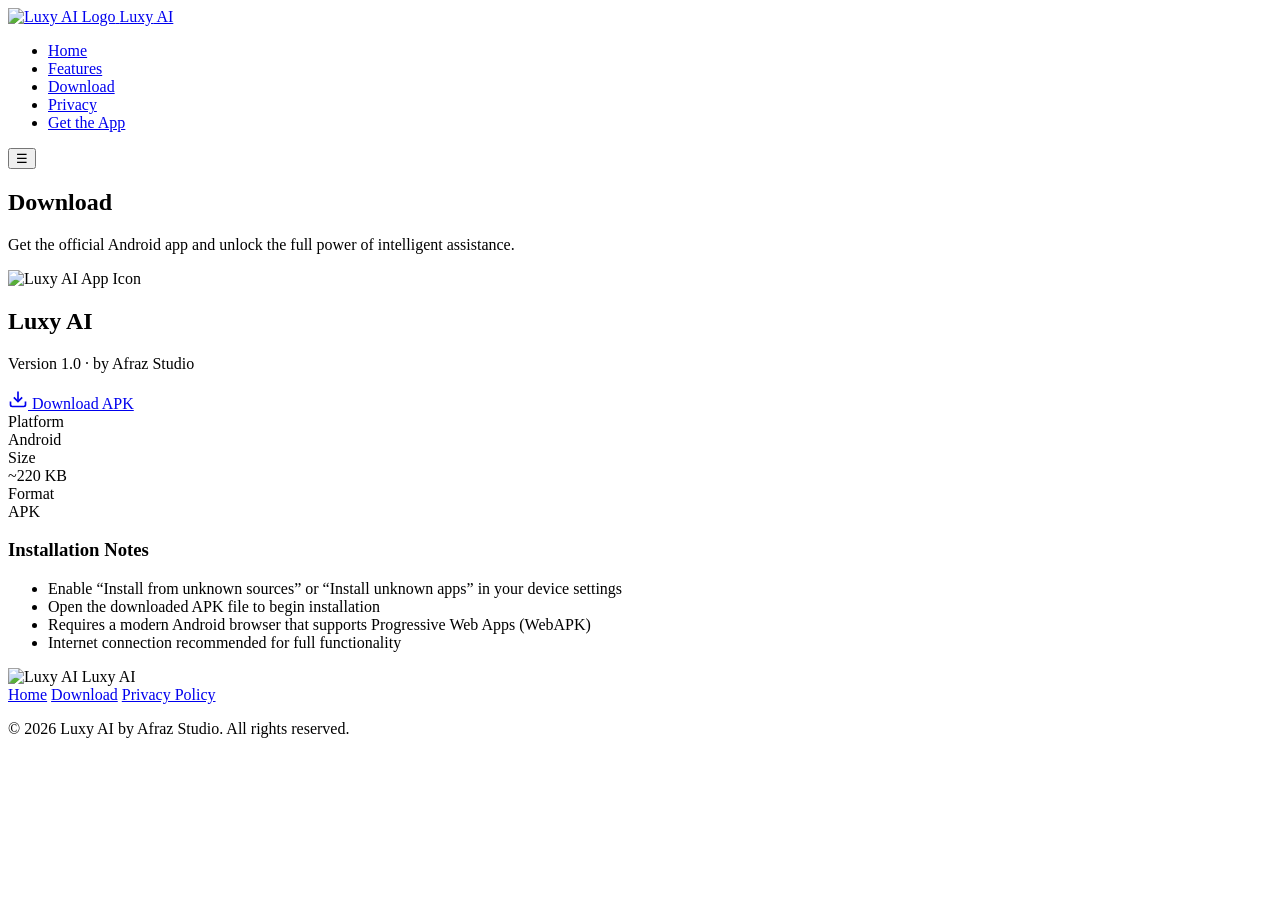
==== download.html @ 35d4bc43 "Add files via upload" ====
<!DOCTYPE html>
<html lang="en">
<head>
  <meta charset="UTF-8">
  <meta name="viewport" content="width=device-width, initial-scale=1.0">
  <meta name="description" content="Download Luxy AI by Afraz Studio — the official Android app.">
  <meta name="theme-color" content="#0a0614">
  <title>Download Luxy AI — Afraz Studio</title>
  <link rel="icon" type="image/png" href="images/logo-64.png">
  <link rel="stylesheet" href="css/style.css">
</head>
<body>
  <div class="bg-glow"></div>

  <!-- Navigation -->
  <nav class="navbar">
    <div class="nav-container">
      <a href="index.html" class="logo-link">
        <img src="images/logo-64.png" alt="Luxy AI Logo">
        <span class="logo-text"><span>Luxy</span> AI</span>
      </a>
      <ul class="nav-links" id="navLinks">
        <li><a href="index.html">Home</a></li>
        <li><a href="index.html#features">Features</a></li>
        <li><a href="download.html" class="active">Download</a></li>
        <li><a href="privacy.html">Privacy</a></li>
        <li><a href="download.html" class="nav-cta">Get the App</a></li>
      </ul>
      <button class="mobile-menu-btn" id="menuBtn" aria-label="Menu">☰</button>
    </div>
  </nav>

  <!-- Page Hero -->
  <section class="page-hero">
    <h1>Download <span style="background: var(--gradient); -webkit-background-clip: text; -webkit-text-fill-color: transparent;">Luxy AI</span></h1>
    <p>Get the official Android app and unlock the full power of intelligent assistance.</p>
  </section>

  <!-- Download Card -->
  <section class="download-section">
    <div class="download-card">
      <img src="images/logo-256.png" alt="Luxy AI App Icon">
      <h2>Luxy AI</h2>
      <p class="version">Version 1.0 · by Afraz Studio</p>
      
      <a href="download/Luxy-AI.apk" class="btn btn-primary" download="Luxy-AI.apk">
        <svg width="20" height="20" viewBox="0 0 24 24" fill="none" stroke="currentColor" stroke-width="2"><path d="M21 15v4a2 2 0 0 1-2 2H5a2 2 0 0 1-2-2v-4"/><polyline points="7 10 12 15 17 10"/><line x1="12" y1="15" x2="12" y2="3"/></svg>
        Download APK
      </a>

      <div class="download-info">
        <div>
          <div class="label">Platform</div>
          <div class="value">Android</div>
        </div>
        <div>
          <div class="label">Size</div>
          <div class="value">~220 KB</div>
        </div>
        <div>
          <div class="label">Format</div>
          <div class="value">APK</div>
        </div>
      </div>

      <div class="requirements">
        <h3>Installation Notes</h3>
        <ul>
          <li>Enable “Install from unknown sources” or “Install unknown apps” in your device settings</li>
          <li>Open the downloaded APK file to begin installation</li>
          <li>Requires a modern Android browser that supports Progressive Web Apps (WebAPK)</li>
          <li>Internet connection recommended for full functionality</li>
        </ul>
      </div>
    </div>
  </section>

  <!-- Footer -->
  <footer class="footer">
    <div class="footer-logo">
      <img src="images/logo-64.png" alt="Luxy AI">
      <span class="logo-text"><span>Luxy</span> AI</span>
    </div>
    <div class="footer-links">
      <a href="index.html">Home</a>
      <a href="download.html">Download</a>
      <a href="privacy.html">Privacy Policy</a>
    </div>
    <p class="footer-copy">© 2026 Luxy AI by Afraz Studio. All rights reserved.</p>
  </footer>

  <script src="js/main.js"></script>
</body>
</html>
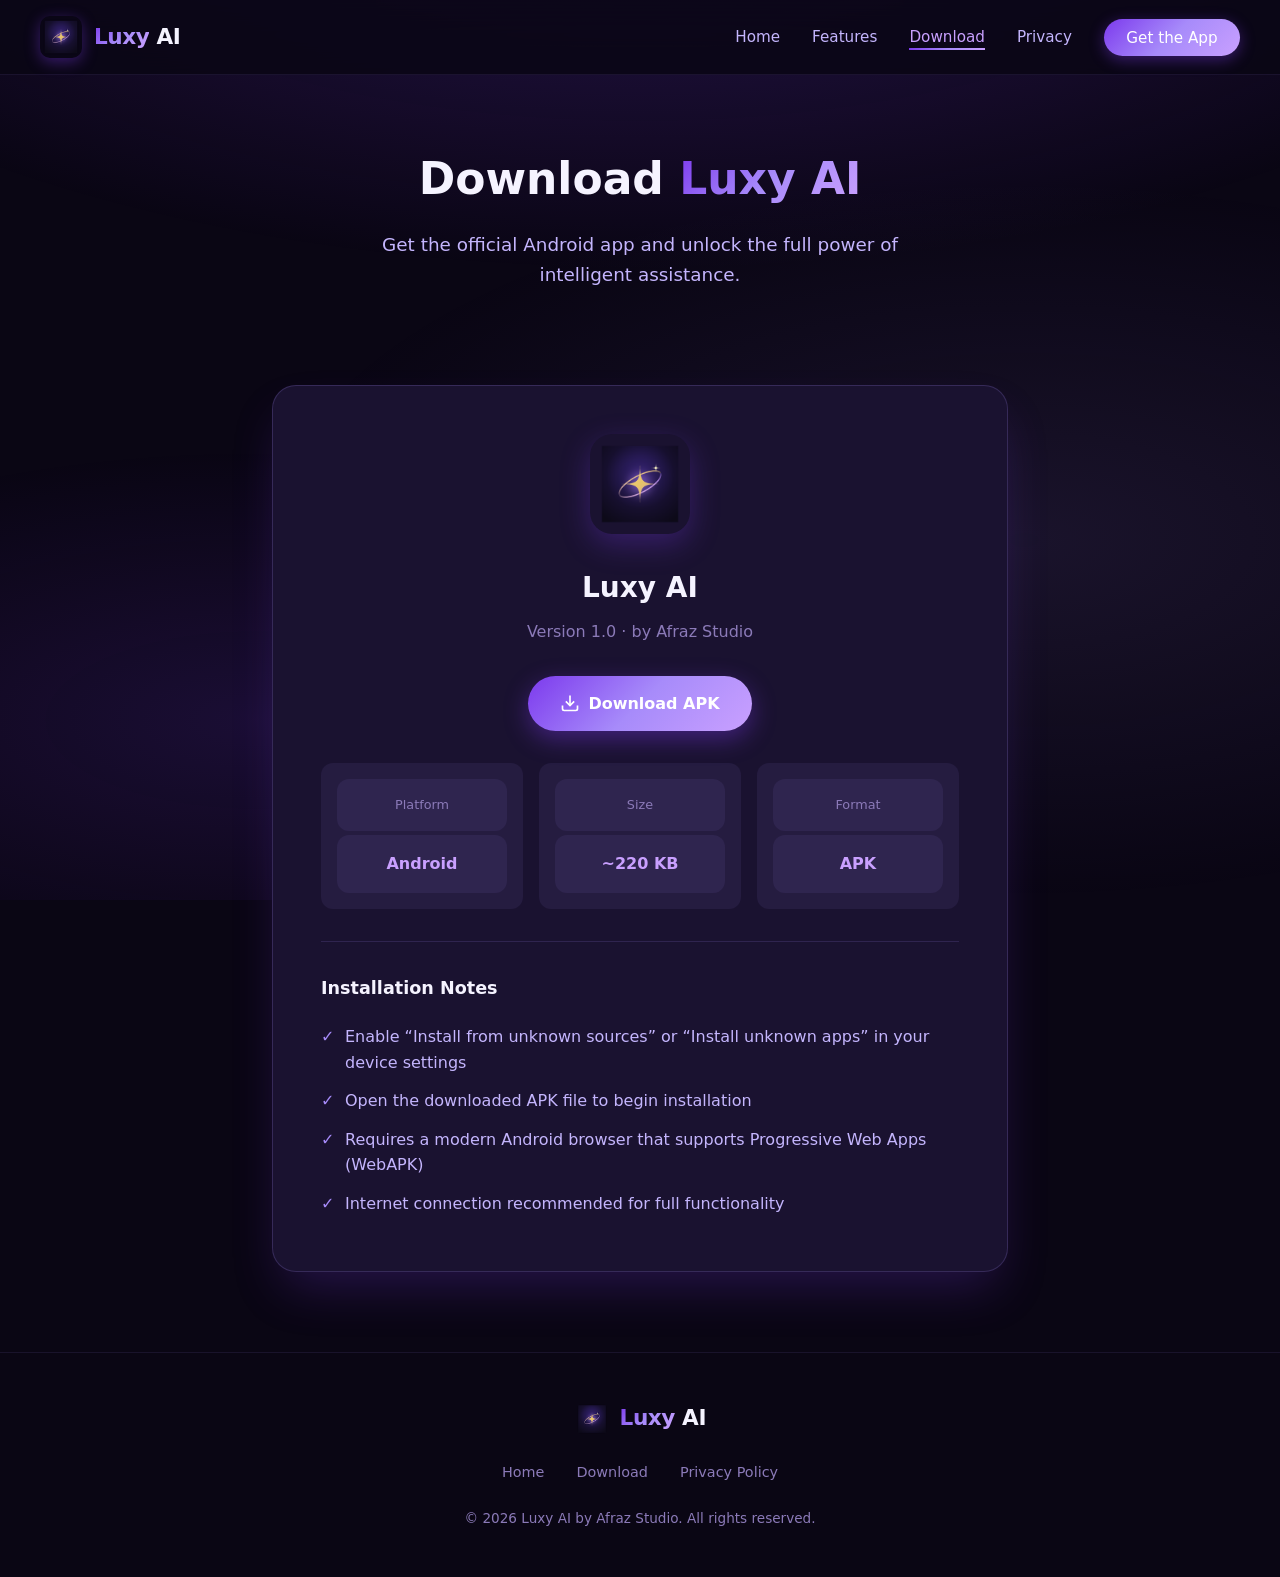
==== commit c8e6cf5c: "Add files via upload" ====
--- a/download.html
+++ b/download.html
@@ -6,17 +6,724 @@
   <meta name="description" content="Download Luxy AI by Afraz Studio — the official Android app.">
   <meta name="theme-color" content="#0a0614">
   <title>Download Luxy AI — Afraz Studio</title>
-  <link rel="icon" type="image/png" href="images/logo-64.png">
-  <link rel="stylesheet" href="css/style.css">
+  <link rel="icon" type="image/png" href="[data-uri]">
+  <style>
+/* Luxy AI by Afraz Studio - Premium Website Styles */
+:root {
+  --bg-primary: #0a0614;
+  --bg-secondary: #120b24;
+  --bg-card: #1a1230;
+  --accent: #a78bfa;
+  --accent-light: #c9a0ff;
+  --accent-dark: #7c3aed;
+  --text-primary: #f5f3ff;
+  --text-secondary: #c4b5fd;
+  --text-muted: #8b7ab8;
+  --gold: #f0c674;
+  --gradient: linear-gradient(135deg, #7c3aed 0%, #a78bfa 50%, #c9a0ff 100%);
+  --gradient-dark: linear-gradient(180deg, #0a0614 0%, #1a1230 100%);
+  --shadow: 0 25px 50px -12px rgba(124, 58, 237, 0.25);
+  --radius: 16px;
+  --transition: all 0.3s cubic-bezier(0.4, 0, 0.2, 1);
+}
+
+* {
+  margin: 0;
+  padding: 0;
+  box-sizing: border-box;
+}
+
+html {
+  scroll-behavior: smooth;
+}
+
+body {
+  font-family: 'Segoe UI', system-ui, -apple-system, BlinkMacSystemFont, 'Roboto', sans-serif;
+  background: var(--bg-primary);
+  color: var(--text-primary);
+  line-height: 1.6;
+  min-height: 100vh;
+  overflow-x: hidden;
+}
+
+/* Background Effects */
+.bg-glow {
+  position: fixed;
+  top: 0;
+  left: 0;
+  width: 100%;
+  height: 100%;
+  pointer-events: none;
+  z-index: 0;
+  background: 
+    radial-gradient(ellipse 80% 50% at 50% -20%, rgba(124, 58, 237, 0.3), transparent),
+    radial-gradient(ellipse 60% 40% at 80% 60%, rgba(167, 139, 250, 0.1), transparent),
+    radial-gradient(ellipse 50% 30% at 20% 80%, rgba(124, 58, 237, 0.15), transparent);
+}
+
+/* Navigation */
+.navbar {
+  position: fixed;
+  top: 0;
+  left: 0;
+  right: 0;
+  z-index: 1000;
+  padding: 1rem 2rem;
+  background: rgba(10, 6, 20, 0.85);
+  backdrop-filter: blur(20px);
+  border-bottom: 1px solid rgba(167, 139, 250, 0.1);
+  transition: var(--transition);
+}
+
+.nav-container {
+  max-width: 1200px;
+  margin: 0 auto;
+  display: flex;
+  align-items: center;
+  justify-content: space-between;
+}
+
+.logo-link {
+  display: flex;
+  align-items: center;
+  gap: 0.75rem;
+  text-decoration: none;
+  color: var(--text-primary);
+}
+
+.logo-link img {
+  width: 42px;
+  height: 42px;
+  border-radius: 10px;
+  box-shadow: 0 4px 15px rgba(124, 58, 237, 0.4);
+}
+
+.logo-text {
+  font-size: 1.35rem;
+  font-weight: 700;
+  letter-spacing: -0.02em;
+}
+
+.logo-text span {
+  background: var(--gradient);
+  -webkit-background-clip: text;
+  -webkit-text-fill-color: transparent;
+  background-clip: text;
+}
+
+.nav-links {
+  display: flex;
+  gap: 2rem;
+  list-style: none;
+}
+
+.nav-links a {
+  color: var(--text-secondary);
+  text-decoration: none;
+  font-weight: 500;
+  font-size: 0.95rem;
+  transition: var(--transition);
+  position: relative;
+}
+
+.nav-links a:hover,
+.nav-links a.active {
+  color: var(--accent-light);
+}
+
+.nav-links a::after {
+  content: '';
+  position: absolute;
+  bottom: -4px;
+  left: 0;
+  width: 0;
+  height: 2px;
+  background: var(--gradient);
+  transition: width 0.3s ease;
+}
+
+.nav-links a:hover::after,
+.nav-links a.active::after {
+  width: 100%;
+}
+
+.nav-cta {
+  background: var(--gradient);
+  color: white !important;
+  padding: 0.6rem 1.4rem;
+  border-radius: 50px;
+  font-weight: 600;
+  box-shadow: 0 4px 15px rgba(124, 58, 237, 0.4);
+}
+
+.nav-cta::after {
+  display: none !important;
+}
+
+.nav-cta:hover {
+  transform: translateY(-2px);
+  box-shadow: 0 8px 25px rgba(124, 58, 237, 0.5);
+}
+
+.mobile-menu-btn {
+  display: none;
+  background: none;
+  border: none;
+  color: var(--text-primary);
+  font-size: 1.5rem;
+  cursor: pointer;
+}
+
+/* Hero Section */
+.hero {
+  position: relative;
+  z-index: 1;
+  min-height: 100vh;
+  display: flex;
+  align-items: center;
+  justify-content: center;
+  padding: 8rem 2rem 4rem;
+  text-align: center;
+}
+
+.hero-content {
+  max-width: 900px;
+}
+
+.hero-badge {
+  display: inline-flex;
+  align-items: center;
+  gap: 0.5rem;
+  background: rgba(167, 139, 250, 0.15);
+  border: 1px solid rgba(167, 139, 250, 0.3);
+  padding: 0.4rem 1rem;
+  border-radius: 50px;
+  font-size: 0.85rem;
+  color: var(--accent-light);
+  margin-bottom: 1.5rem;
+  animation: fadeInUp 0.8s ease;
+}
+
+.hero-logo {
+  width: 140px;
+  height: 140px;
+  border-radius: 28px;
+  margin: 0 auto 2rem;
+  box-shadow: var(--shadow);
+  animation: fadeInUp 0.8s ease 0.1s both;
+}
+
+.hero h1 {
+  font-size: clamp(2.5rem, 6vw, 4rem);
+  font-weight: 800;
+  line-height: 1.15;
+  margin-bottom: 1.25rem;
+  animation: fadeInUp 0.8s ease 0.2s both;
+}
+
+.hero h1 .highlight {
+  background: var(--gradient);
+  -webkit-background-clip: text;
+  -webkit-text-fill-color: transparent;
+  background-clip: text;
+}
+
+.hero-subtitle {
+  font-size: 1.25rem;
+  color: var(--text-secondary);
+  max-width: 600px;
+  margin: 0 auto 2.5rem;
+  animation: fadeInUp 0.8s ease 0.3s both;
+}
+
+.hero-buttons {
+  display: flex;
+  gap: 1rem;
+  justify-content: center;
+  flex-wrap: wrap;
+  animation: fadeInUp 0.8s ease 0.4s both;
+}
+
+.btn {
+  display: inline-flex;
+  align-items: center;
+  gap: 0.5rem;
+  padding: 0.9rem 2rem;
+  border-radius: 50px;
+  font-weight: 600;
+  font-size: 1rem;
+  text-decoration: none;
+  transition: var(--transition);
+  cursor: pointer;
+  border: none;
+}
+
+.btn-primary {
+  background: var(--gradient);
+  color: white;
+  box-shadow: 0 8px 25px rgba(124, 58, 237, 0.4);
+}
+
+.btn-primary:hover {
+  transform: translateY(-3px);
+  box-shadow: 0 12px 35px rgba(124, 58, 237, 0.5);
+}
+
+.btn-secondary {
+  background: transparent;
+  color: var(--text-primary);
+  border: 2px solid rgba(167, 139, 250, 0.4);
+}
+
+.btn-secondary:hover {
+  background: rgba(167, 139, 250, 0.1);
+  border-color: var(--accent);
+}
+
+/* Video Section */
+.video-section {
+  position: relative;
+  z-index: 1;
+  padding: 5rem 2rem;
+  max-width: 1000px;
+  margin: 0 auto;
+}
+
+.section-header {
+  text-align: center;
+  margin-bottom: 3rem;
+}
+
+.section-header h2 {
+  font-size: 2.25rem;
+  font-weight: 700;
+  margin-bottom: 0.75rem;
+}
+
+.section-header p {
+  color: var(--text-secondary);
+  font-size: 1.1rem;
+}
+
+.video-wrapper {
+  position: relative;
+  border-radius: var(--radius);
+  overflow: hidden;
+  box-shadow: var(--shadow);
+  border: 1px solid rgba(167, 139, 250, 0.2);
+  background: var(--bg-card);
+}
+
+.video-wrapper video {
+  width: 100%;
+  display: block;
+  aspect-ratio: 16/9;
+}
+
+.video-overlay {
+  position: absolute;
+  inset: 0;
+  display: flex;
+  align-items: center;
+  justify-content: center;
+  background: rgba(10, 6, 20, 0.4);
+  cursor: pointer;
+  transition: var(--transition);
+}
+
+.video-overlay.hidden {
+  opacity: 0;
+  pointer-events: none;
+}
+
+.play-btn {
+  width: 80px;
+  height: 80px;
+  border-radius: 50%;
+  background: var(--gradient);
+  display: flex;
+  align-items: center;
+  justify-content: center;
+  box-shadow: 0 10px 30px rgba(124, 58, 237, 0.5);
+  transition: var(--transition);
+}
+
+.play-btn:hover {
+  transform: scale(1.1);
+}
+
+.play-btn svg {
+  width: 32px;
+  height: 32px;
+  fill: white;
+  margin-left: 4px;
+}
+
+/* Features */
+.features {
+  position: relative;
+  z-index: 1;
+  padding: 5rem 2rem;
+  max-width: 1200px;
+  margin: 0 auto;
+}
+
+.features-grid {
+  display: grid;
+  grid-template-columns: repeat(auto-fit, minmax(280px, 1fr));
+  gap: 1.5rem;
+  margin-top: 3rem;
+}
+
+.feature-card {
+  background: var(--bg-card);
+  border: 1px solid rgba(167, 139, 250, 0.15);
+  border-radius: var(--radius);
+  padding: 2rem;
+  transition: var(--transition);
+}
+
+.feature-card:hover {
+  transform: translateY(-5px);
+  border-color: rgba(167, 139, 250, 0.4);
+  box-shadow: var(--shadow);
+}
+
+.feature-icon {
+  width: 56px;
+  height: 56px;
+  border-radius: 14px;
+  background: rgba(167, 139, 250, 0.15);
+  display: flex;
+  align-items: center;
+  justify-content: center;
+  margin-bottom: 1.25rem;
+  font-size: 1.5rem;
+}
+
+.feature-card h3 {
+  font-size: 1.25rem;
+  margin-bottom: 0.75rem;
+  color: var(--text-primary);
+}
+
+.feature-card p {
+  color: var(--text-muted);
+  font-size: 0.95rem;
+}
+
+/* CTA Section */
+.cta-section {
+  position: relative;
+  z-index: 1;
+  padding: 5rem 2rem;
+  text-align: center;
+}
+
+.cta-box {
+  max-width: 700px;
+  margin: 0 auto;
+  background: linear-gradient(135deg, rgba(124, 58, 237, 0.2), rgba(167, 139, 250, 0.1));
+  border: 1px solid rgba(167, 139, 250, 0.3);
+  border-radius: 24px;
+  padding: 3.5rem 2rem;
+}
+
+.cta-box h2 {
+  font-size: 2rem;
+  margin-bottom: 1rem;
+}
+
+.cta-box p {
+  color: var(--text-secondary);
+  margin-bottom: 2rem;
+}
+
+/* Footer */
+.footer {
+  position: relative;
+  z-index: 1;
+  padding: 3rem 2rem;
+  border-top: 1px solid rgba(167, 139, 250, 0.1);
+  text-align: center;
+}
+
+.footer-logo {
+  display: flex;
+  align-items: center;
+  justify-content: center;
+  gap: 0.6rem;
+  margin-bottom: 1.5rem;
+}
+
+.footer-logo img {
+  width: 36px;
+  height: 36px;
+  border-radius: 8px;
+}
+
+.footer-links {
+  display: flex;
+  gap: 2rem;
+  justify-content: center;
+  margin-bottom: 1.5rem;
+  flex-wrap: wrap;
+}
+
+.footer-links a {
+  color: var(--text-muted);
+  text-decoration: none;
+  font-size: 0.9rem;
+  transition: var(--transition);
+}
+
+.footer-links a:hover {
+  color: var(--accent-light);
+}
+
+.footer-copy {
+  color: var(--text-muted);
+  font-size: 0.85rem;
+}
+
+/* Download Page */
+.page-hero {
+  position: relative;
+  z-index: 1;
+  padding: 9rem 2rem 4rem;
+  text-align: center;
+}
+
+.page-hero h1 {
+  font-size: 2.75rem;
+  margin-bottom: 1rem;
+}
+
+.page-hero p {
+  color: var(--text-secondary);
+  font-size: 1.15rem;
+  max-width: 550px;
+  margin: 0 auto;
+}
+
+.download-section {
+  position: relative;
+  z-index: 1;
+  max-width: 800px;
+  margin: 0 auto;
+  padding: 2rem 2rem 5rem;
+}
+
+.download-card {
+  background: var(--bg-card);
+  border: 1px solid rgba(167, 139, 250, 0.2);
+  border-radius: 24px;
+  padding: 3rem;
+  text-align: center;
+  box-shadow: var(--shadow);
+}
+
+.download-card img {
+  width: 100px;
+  height: 100px;
+  border-radius: 22px;
+  margin-bottom: 1.5rem;
+  box-shadow: 0 10px 30px rgba(124, 58, 237, 0.3);
+}
+
+.download-card h2 {
+  font-size: 1.75rem;
+  margin-bottom: 0.5rem;
+}
+
+.download-card .version {
+  color: var(--text-muted);
+  margin-bottom: 2rem;
+}
+
+.download-info {
+  display: grid;
+  grid-template-columns: repeat(3, 1fr);
+  gap: 1rem;
+  margin: 2rem 0;
+  text-align: center;
+}
+
+.download-info div {
+  background: rgba(167, 139, 250, 0.08);
+  padding: 1rem;
+  border-radius: 12px;
+}
+
+.download-info .label {
+  font-size: 0.8rem;
+  color: var(--text-muted);
+  margin-bottom: 0.25rem;
+}
+
+.download-info .value {
+  font-weight: 600;
+  color: var(--accent-light);
+}
+
+.requirements {
+  text-align: left;
+  margin-top: 2rem;
+  padding-top: 2rem;
+  border-top: 1px solid rgba(167, 139, 250, 0.15);
+}
+
+.requirements h3 {
+  margin-bottom: 1rem;
+  font-size: 1.1rem;
+}
+
+.requirements ul {
+  list-style: none;
+  color: var(--text-secondary);
+}
+
+.requirements li {
+  padding: 0.4rem 0;
+  padding-left: 1.5rem;
+  position: relative;
+}
+
+.requirements li::before {
+  content: '✓';
+  position: absolute;
+  left: 0;
+  color: var(--accent);
+  font-weight: bold;
+}
+
+/* Privacy Page */
+.privacy-content {
+  position: relative;
+  z-index: 1;
+  max-width: 800px;
+  margin: 0 auto;
+  padding: 2rem 2rem 5rem;
+}
+
+.privacy-content h2 {
+  font-size: 1.5rem;
+  margin: 2.5rem 0 1rem;
+  color: var(--accent-light);
+}
+
+.privacy-content h2:first-of-type {
+  margin-top: 0;
+}
+
+.privacy-content p,
+.privacy-content li {
+  color: var(--text-secondary);
+  margin-bottom: 1rem;
+}
+
+.privacy-content ul {
+  padding-left: 1.5rem;
+  margin-bottom: 1.5rem;
+}
+
+.privacy-content li {
+  margin-bottom: 0.5rem;
+}
+
+.last-updated {
+  color: var(--text-muted);
+  font-size: 0.9rem;
+  margin-bottom: 2rem;
+}
+
+/* Animations */
+@keyframes fadeInUp {
+  from {
+    opacity: 0;
+    transform: translateY(30px);
+  }
+  to {
+    opacity: 1;
+    transform: translateY(0);
+  }
+}
+
+/* Responsive */
+@media (max-width: 768px) {
+  .nav-links {
+    display: none;
+  }
+  
+  .mobile-menu-btn {
+    display: block;
+  }
+  
+  .nav-links.active {
+    display: flex;
+    flex-direction: column;
+    position: absolute;
+    top: 100%;
+    left: 0;
+    right: 0;
+    background: rgba(10, 6, 20, 0.98);
+    padding: 1.5rem;
+    border-bottom: 1px solid rgba(167, 139, 250, 0.1);
+  }
+  
+  .hero {
+    padding: 7rem 1.5rem 3rem;
+  }
+  
+  .download-info {
+    grid-template-columns: 1fr;
+  }
+  
+  .download-card {
+    padding: 2rem 1.5rem;
+  }
+}
+
+/* Particles / floating orbs */
+.orb {
+  position: absolute;
+  border-radius: 50%;
+  filter: blur(60px);
+  opacity: 0.4;
+  animation: float 20s ease-in-out infinite;
+}
+
+.orb-1 {
+  width: 300px;
+  height: 300px;
+  background: #7c3aed;
+  top: 10%;
+  left: -5%;
+}
+
+.orb-2 {
+  width: 200px;
+  height: 200px;
+  background: #a78bfa;
+  top: 60%;
+  right: -5%;
+  animation-delay: -5s;
+}
+
+@keyframes float {
+  0%, 100% { transform: translate(0, 0); }
+  50% { transform: translate(30px, -30px); }
+}
+
+  </style>
 </head>
 <body>
   <div class="bg-glow"></div>
 
-  <!-- Navigation -->
   <nav class="navbar">
     <div class="nav-container">
       <a href="index.html" class="logo-link">
-        <img src="images/logo-64.png" alt="Luxy AI Logo">
+        <img src="[data-uri]" alt="Luxy AI" width="42" height="42">
         <span class="logo-text"><span>Luxy</span> AI</span>
       </a>
       <ul class="nav-links" id="navLinks">
@@ -30,20 +737,18 @@
     </div>
   </nav>
 
-  <!-- Page Hero -->
   <section class="page-hero">
     <h1>Download <span style="background: var(--gradient); -webkit-background-clip: text; -webkit-text-fill-color: transparent;">Luxy AI</span></h1>
     <p>Get the official Android app and unlock the full power of intelligent assistance.</p>
   </section>
 
-  <!-- Download Card -->
   <section class="download-section">
     <div class="download-card">
-      <img src="images/logo-256.png" alt="Luxy AI App Icon">
+      <img src="[data-uri]" alt="Luxy AI App Icon" width="100" height="100">
       <h2>Luxy AI</h2>
       <p class="version">Version 1.0 · by Afraz Studio</p>
       
-      <a href="download/Luxy-AI.apk" class="btn btn-primary" download="Luxy-AI.apk">
+      <a href="Luxy-AI.apk" class="btn btn-primary" download="Luxy-AI.apk">
         <svg width="20" height="20" viewBox="0 0 24 24" fill="none" stroke="currentColor" stroke-width="2"><path d="M21 15v4a2 2 0 0 1-2 2H5a2 2 0 0 1-2-2v-4"/><polyline points="7 10 12 15 17 10"/><line x1="12" y1="15" x2="12" y2="3"/></svg>
         Download APK
       </a>
@@ -75,10 +780,9 @@
     </div>
   </section>
 
-  <!-- Footer -->
   <footer class="footer">
     <div class="footer-logo">
-      <img src="images/logo-64.png" alt="Luxy AI">
+      <img src="[data-uri]" alt="Luxy AI" width="36" height="36">
       <span class="logo-text"><span>Luxy</span> AI</span>
     </div>
     <div class="footer-links">
@@ -89,6 +793,23 @@
     <p class="footer-copy">© 2026 Luxy AI by Afraz Studio. All rights reserved.</p>
   </footer>
 
-  <script src="js/main.js"></script>
+  <script>
+document.addEventListener('DOMContentLoaded', () => {
+  const menuBtn = document.getElementById('menuBtn');
+  const navLinks = document.getElementById('navLinks');
+  if (menuBtn && navLinks) {
+    menuBtn.addEventListener('click', () => {
+      navLinks.classList.toggle('active');
+      menuBtn.textContent = navLinks.classList.contains('active') ? '✕' : '☰';
+    });
+    navLinks.querySelectorAll('a').forEach(link => {
+      link.addEventListener('click', () => {
+        navLinks.classList.remove('active');
+        menuBtn.textContent = '☰';
+      });
+    });
+  }
+});
+  </script>
 </body>
 </html>
